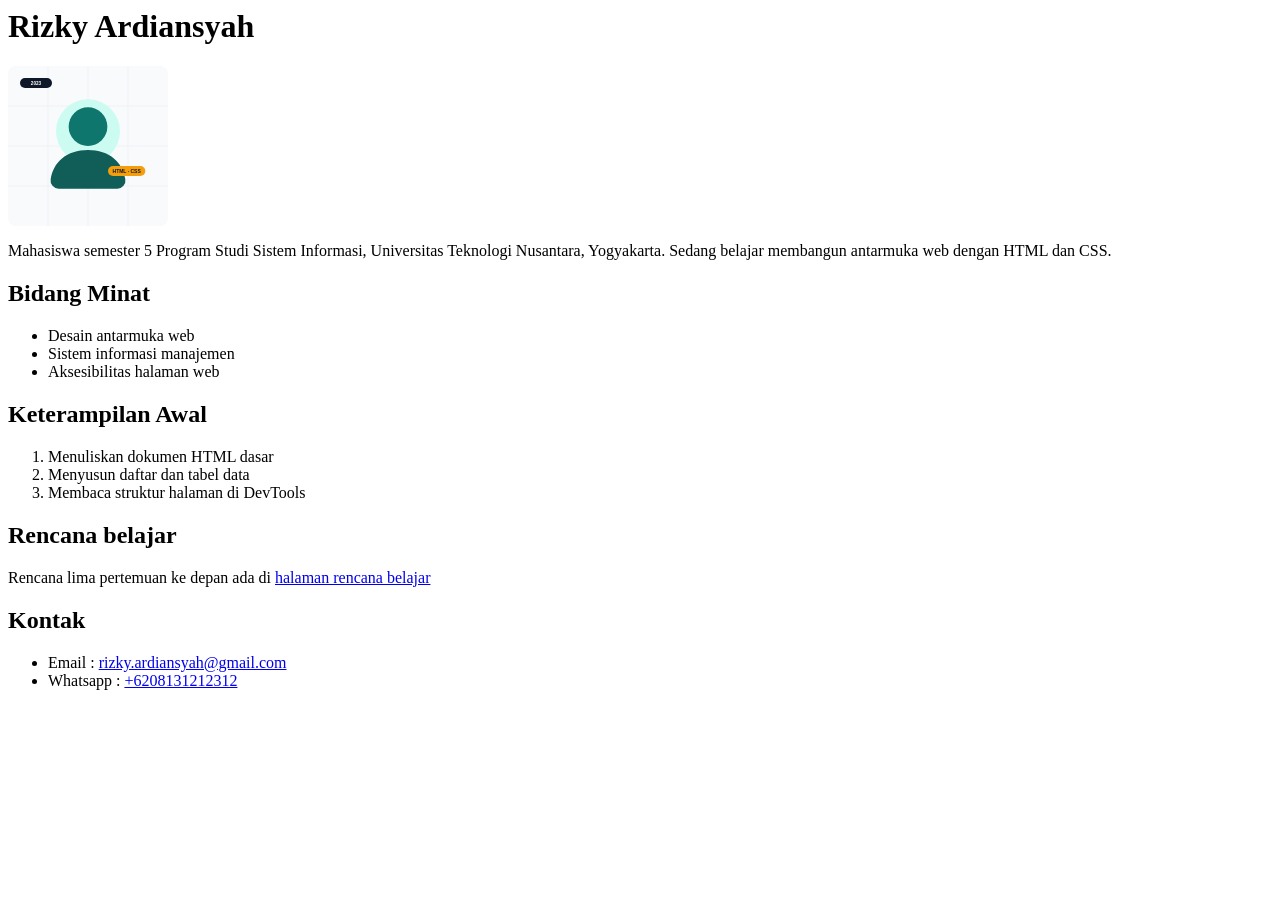
==== index.html @ b734c106 "copy isi web profile html ke root" ====
<html lang="en">
<head>
    <meta charset="UTF-8">
    <meta name="viewport" content="width=device-width, initial-scale=1.0">
    <title>Profile Mahasiswa - Rizky Ardiansyah</title>
</head>
<body>
    <h1>Rizky Ardiansyah</h1>

    <img src="img/avatar-rizky.svg" 
        alt="Ilustrasi profil Rizky Ardiansyah"
        width="160" height="160">

    <p>Mahasiswa semester 5 Program Studi Sistem Informasi, Universitas Teknologi Nusantara, Yogyakarta. Sedang belajar membangun antarmuka web dengan HTML dan CSS.</p>

    <h2>Bidang Minat</h2>
    <ul>
        <li>Desain antarmuka web</li>
        <li>Sistem informasi manajemen</li>
        <li>Aksesibilitas halaman web</li>
    </ul>

    <h2>Keterampilan Awal</h2>
    <ol>
        <li>Menuliskan dokumen HTML dasar</li>
        <li>Menyusun daftar dan tabel data</li>
        <li>Membaca struktur halaman di DevTools</li>
    </ol>

    <h2>Rencana belajar</h2>
    <p>Rencana lima pertemuan ke depan ada di 
        <a href="rencana.html">
            halaman rencana belajar</a>
    </p>

    <h2>Kontak</h2>
    <ul>
        <li>Email : 
            <a href="mailto:rizky.ardiansyah@gmail.com">
                rizky.ardiansyah@gmail.com</a>
        </li>
        <li>Whatsapp : 
            <a href="https://wa.me/+6208131212312">
                +6208131212312</a>
            <a href=""></a>
        </li>
    </ul>
</body>
</html>
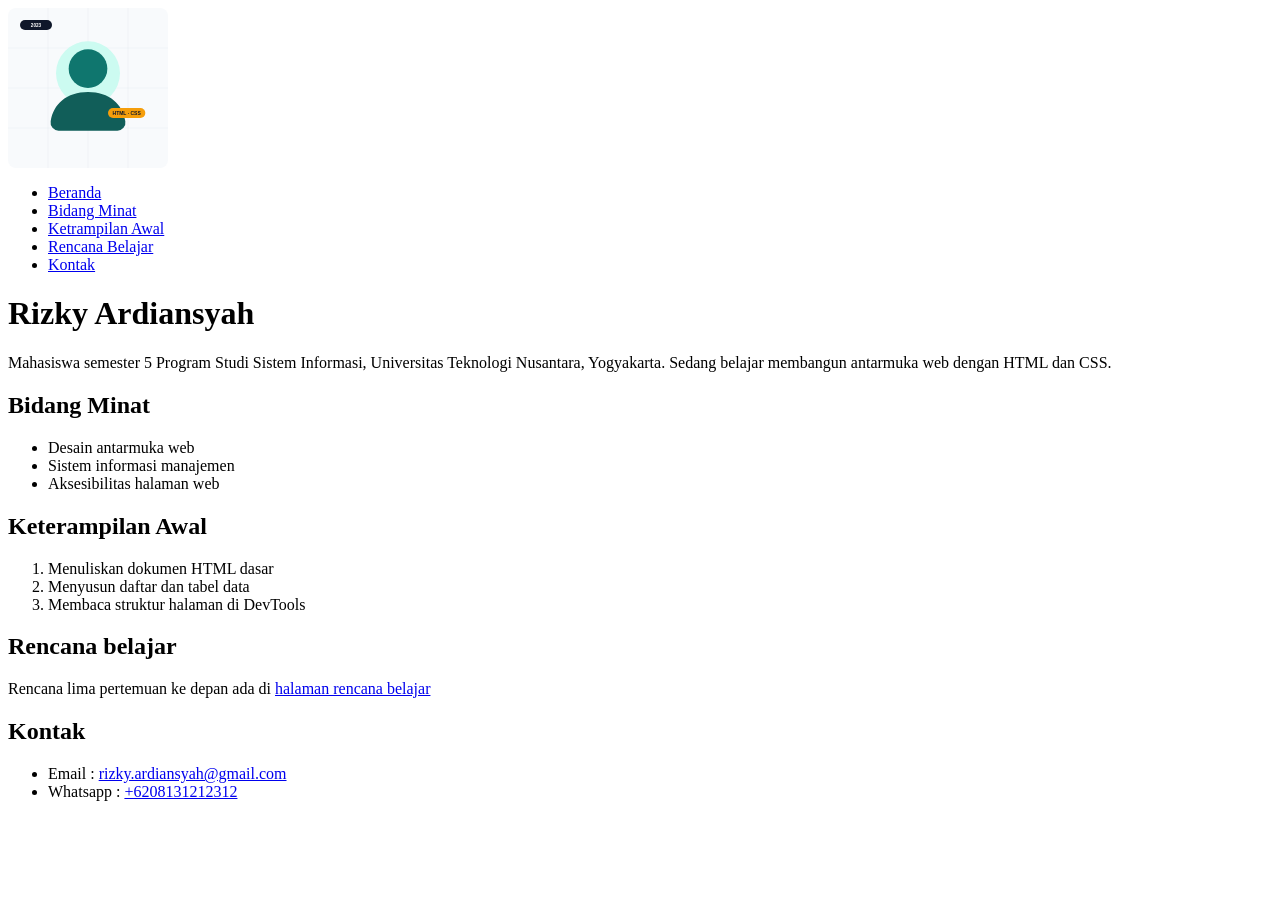
==== commit 759cfc68: "update web" ====
--- a/index.html
+++ b/index.html
@@ -3,37 +3,54 @@
     <meta charset="UTF-8">
     <meta name="viewport" content="width=device-width, initial-scale=1.0">
     <title>Profile Mahasiswa - Rizky Ardiansyah</title>
+    <meta name="description"
+        content="Portofolio Rizky Ardiansyah, mahasiswa semester 5 Sistem Informasi
+                    Keahlian frontend dan enam proyek kuliah">
 </head>
 <body>
+    <header>
+        <img src="img/avatar-rizky.svg" 
+                alt="Ilustrasi profil Rizky Ardiansyah"
+                width="160" height="160">
+    </header>
+
+    <nav>
+        <!-- tanda # itu adalah simbol dari anchor id -->
+        <ul>
+            <li><a href="index.html">Beranda</a></li>
+            <li><a href="#bidang">Bidang Minat</a></li>
+            <li><a href="#ketrampilan">Ketrampilan Awal</a></li>
+            <li><a href="#rencana">Rencana Belajar</a></li>
+            <li><a href="#kontak">Kontak</a></li>
+        </ul>
+    </nav>
+
+
     <h1>Rizky Ardiansyah</h1>
-
-    <img src="img/avatar-rizky.svg" 
-        alt="Ilustrasi profil Rizky Ardiansyah"
-        width="160" height="160">
 
     <p>Mahasiswa semester 5 Program Studi Sistem Informasi, Universitas Teknologi Nusantara, Yogyakarta. Sedang belajar membangun antarmuka web dengan HTML dan CSS.</p>
 
-    <h2>Bidang Minat</h2>
+    <h2 id="bidang">Bidang Minat</h2>
     <ul>
         <li>Desain antarmuka web</li>
         <li>Sistem informasi manajemen</li>
         <li>Aksesibilitas halaman web</li>
     </ul>
 
-    <h2>Keterampilan Awal</h2>
+    <h2 id="ketrampilan">Keterampilan Awal</h2>
     <ol>
         <li>Menuliskan dokumen HTML dasar</li>
         <li>Menyusun daftar dan tabel data</li>
         <li>Membaca struktur halaman di DevTools</li>
     </ol>
 
-    <h2>Rencana belajar</h2>
+    <h2 id="rencana">Rencana belajar</h2>
     <p>Rencana lima pertemuan ke depan ada di 
         <a href="rencana.html">
             halaman rencana belajar</a>
     </p>
 
-    <h2>Kontak</h2>
+    <h2 id="kontak">Kontak</h2>
     <ul>
         <li>Email : 
             <a href="mailto:rizky.ardiansyah@gmail.com">
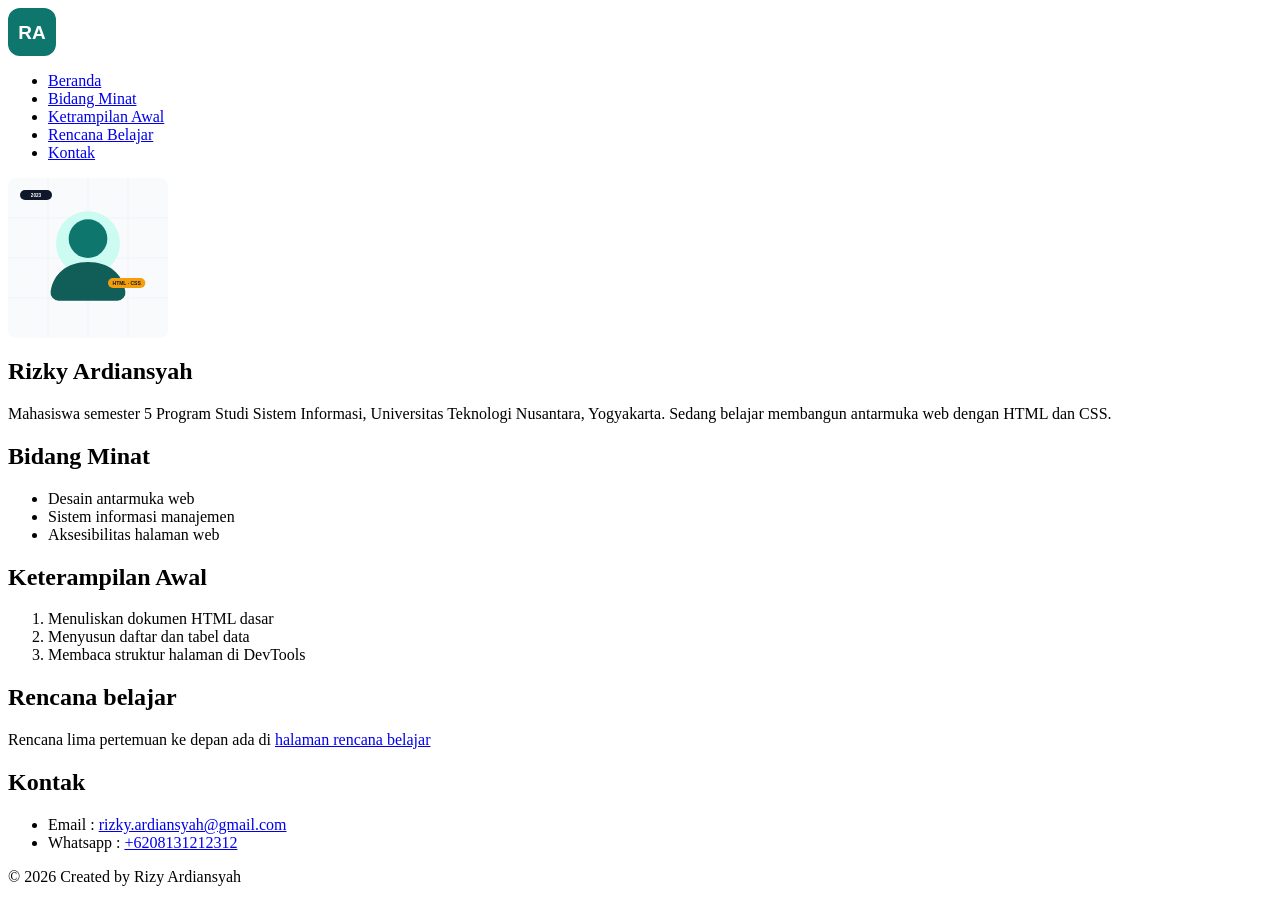
==== commit 0cba5c5f: "update index.html" ====
--- a/index.html
+++ b/index.html
@@ -9,9 +9,11 @@
 </head>
 <body>
     <header>
-        <img src="img/avatar-rizky.svg" 
+       <a href="index.html">
+         <img src="img/logo-rizky.svg" 
                 alt="Ilustrasi profil Rizky Ardiansyah"
-                width="160" height="160">
+                width="48" height="48">
+       </a>
     </header>
 
     <nav>
@@ -25,42 +27,60 @@
         </ul>
     </nav>
 
+    <main>
+        <section id="profil">
+            <img src="img/avatar-rizky.svg" 
+                alt="Ilustrasi profil Rizky Ardiansyah"
+                width="160" height="160">
+            <h1>Rizky Ardiansyah</h1>
+            <p>Mahasiswa semester 5 Program Studi Sistem Informasi, Universitas Teknologi Nusantara, Yogyakarta. Sedang belajar membangun antarmuka web dengan HTML dan CSS.</p>
+        </section>
+        
 
-    <h1>Rizky Ardiansyah</h1>
+        <section id="bidang">
+            <h2>Bidang Minat</h2>
+            <ul>
+                <li>Desain antarmuka web</li>
+                <li>Sistem informasi manajemen</li>
+                <li>Aksesibilitas halaman web</li>
+            </ul>
+        </section>
 
-    <p>Mahasiswa semester 5 Program Studi Sistem Informasi, Universitas Teknologi Nusantara, Yogyakarta. Sedang belajar membangun antarmuka web dengan HTML dan CSS.</p>
+        <section id="ketrampilan">
+            <h2>Keterampilan Awal</h2>
+            <ol>
+                <li>Menuliskan dokumen HTML dasar</li>
+                <li>Menyusun daftar dan tabel data</li>
+                <li>Membaca struktur halaman di DevTools</li>
+            </ol>
+        </section>
 
-    <h2 id="bidang">Bidang Minat</h2>
-    <ul>
-        <li>Desain antarmuka web</li>
-        <li>Sistem informasi manajemen</li>
-        <li>Aksesibilitas halaman web</li>
-    </ul>
+        <section id="rencana">
+            <h2 id="rencana">Rencana belajar</h2>
+            <p>Rencana lima pertemuan ke depan ada di 
+                <a href="rencana.html">
+                    halaman rencana belajar</a>
+            </p>
+        </section>
 
-    <h2 id="ketrampilan">Keterampilan Awal</h2>
-    <ol>
-        <li>Menuliskan dokumen HTML dasar</li>
-        <li>Menyusun daftar dan tabel data</li>
-        <li>Membaca struktur halaman di DevTools</li>
-    </ol>
+        <section id="kontak">
+            <h2 id="kontak">Kontak</h2>
+            <ul>
+                <li>Email : 
+                    <a href="mailto:rizky.ardiansyah@gmail.com">
+                        rizky.ardiansyah@gmail.com</a>
+                </li>
+                <li>Whatsapp : 
+                    <a href="https://wa.me/+6208131212312">
+                        +6208131212312</a>
+                    <a href=""></a>
+                </li>
+            </ul>
+        </section>
+    </main>
 
-    <h2 id="rencana">Rencana belajar</h2>
-    <p>Rencana lima pertemuan ke depan ada di 
-        <a href="rencana.html">
-            halaman rencana belajar</a>
-    </p>
-
-    <h2 id="kontak">Kontak</h2>
-    <ul>
-        <li>Email : 
-            <a href="mailto:rizky.ardiansyah@gmail.com">
-                rizky.ardiansyah@gmail.com</a>
-        </li>
-        <li>Whatsapp : 
-            <a href="https://wa.me/+6208131212312">
-                +6208131212312</a>
-            <a href=""></a>
-        </li>
-    </ul>
+    <footer>
+        <p>&copy; 2026 Created by Rizy Ardiansyah</p>
+    </footer>
 </body>
 </html>
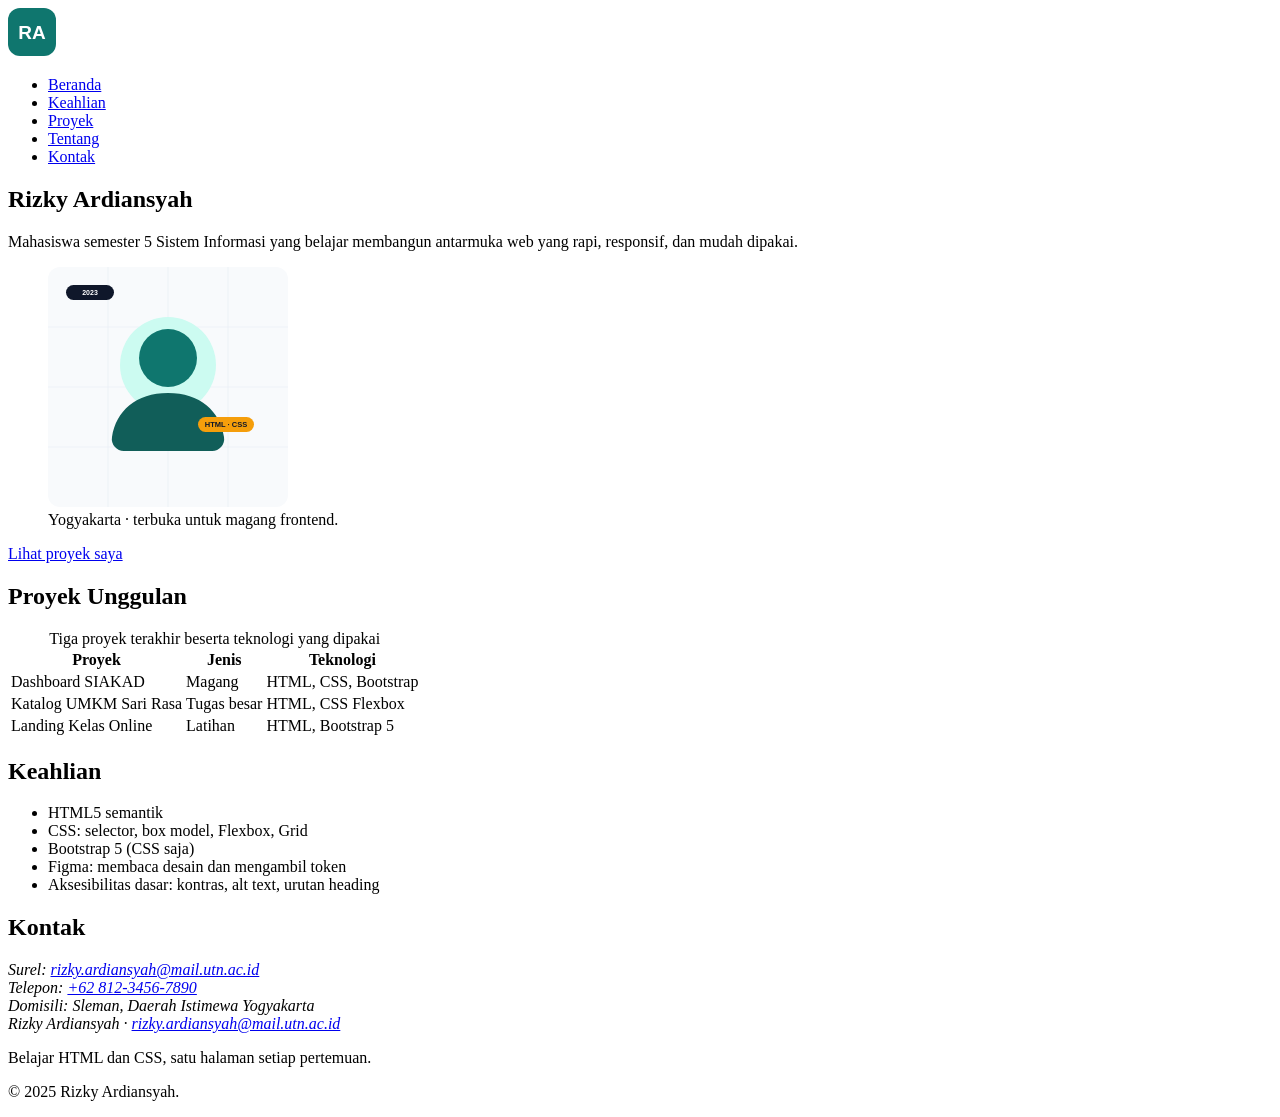
==== commit e59570ff: "update files" ====
--- a/index.html
+++ b/index.html
@@ -1,86 +1,102 @@
-<html lang="en">
+<!DOCTYPE html>
+<html lang="id">
 <head>
-    <meta charset="UTF-8">
-    <meta name="viewport" content="width=device-width, initial-scale=1.0">
-    <title>Profile Mahasiswa - Rizky Ardiansyah</title>
-    <meta name="description"
-        content="Portofolio Rizky Ardiansyah, mahasiswa semester 5 Sistem Informasi
-                    Keahlian frontend dan enam proyek kuliah">
+  <meta charset="utf-8">
+  <meta name="viewport" content="width=device-width, initial-scale=1">
+  <meta name="description" content="Portofolio Rizky Ardiansyah, mahasiswa semester 5 Sistem Informasi: keahlian frontend dan enam proyek kuliah.">
+  <title>Rizky Ardiansyah — Mahasiswa Sistem Informasi</title>
 </head>
 <body>
-    <header>
-       <a href="index.html">
-         <img src="img/logo-rizky.svg" 
-                alt="Ilustrasi profil Rizky Ardiansyah"
-                width="48" height="48">
-       </a>
-    </header>
 
-    <nav>
-        <!-- tanda # itu adalah simbol dari anchor id -->
-        <ul>
-            <li><a href="index.html">Beranda</a></li>
-            <li><a href="#bidang">Bidang Minat</a></li>
-            <li><a href="#ketrampilan">Ketrampilan Awal</a></li>
-            <li><a href="#rencana">Rencana Belajar</a></li>
-            <li><a href="#kontak">Kontak</a></li>
-        </ul>
+  <header class="site-header">
+    <a class="site-brand" href="index.html">
+      <img src="img/logo-rizky.svg" alt="Rizky Ardiansyah" width="48" height="48">
+    </a>
+    <nav class="site-nav" aria-label="Navigasi utama">
+      <ul>
+        <li><a href="index.html">Beranda</a></li>
+        <li><a href="#keahlian">Keahlian</a></li>
+        <li><a href="#proyek">Proyek</a></li>
+        <li><a href="tentang.html">Tentang</a></li>
+        <li><a href="#kontak">Kontak</a></li>
+      </ul>
     </nav>
+  </header>
 
-    <main>
-        <section id="profil">
-            <img src="img/avatar-rizky.svg" 
-                alt="Ilustrasi profil Rizky Ardiansyah"
-                width="160" height="160">
-            <h1>Rizky Ardiansyah</h1>
-            <p>Mahasiswa semester 5 Program Studi Sistem Informasi, Universitas Teknologi Nusantara, Yogyakarta. Sedang belajar membangun antarmuka web dengan HTML dan CSS.</p>
-        </section>
-        
+  <main>
 
-        <section id="bidang">
-            <h2>Bidang Minat</h2>
-            <ul>
-                <li>Desain antarmuka web</li>
-                <li>Sistem informasi manajemen</li>
-                <li>Aksesibilitas halaman web</li>
-            </ul>
-        </section>
+    <section class="hero-section" id="beranda">
+      <h1>Rizky Ardiansyah</h1>
+      <p>Mahasiswa semester 5 Sistem Informasi yang belajar membangun antarmuka
+         web yang rapi, responsif, dan mudah dipakai.</p>
+      <figure>
+        <img src="img/avatar-rizky.svg" alt="Ilustrasi profil Rizky Ardiansyah"
+             width="240" height="240">
+        <figcaption>Yogyakarta · terbuka untuk magang frontend.</figcaption>
+      </figure>
+      <p><a href="#proyek">Lihat proyek saya</a></p>
+    </section>
 
-        <section id="ketrampilan">
-            <h2>Keterampilan Awal</h2>
-            <ol>
-                <li>Menuliskan dokumen HTML dasar</li>
-                <li>Menyusun daftar dan tabel data</li>
-                <li>Membaca struktur halaman di DevTools</li>
-            </ol>
-        </section>
+    <section class="proyek-unggulan" id="proyek">
+      <h2>Proyek Unggulan</h2>
+      <table>
+        <caption>Tiga proyek terakhir beserta teknologi yang dipakai</caption>
+        <thead>
+          <tr>
+            <th scope="col">Proyek</th>
+            <th scope="col">Jenis</th>
+            <th scope="col">Teknologi</th>
+          </tr>
+        </thead>
+        <tbody>
+          <tr>
+            <td>Dashboard SIAKAD</td>
+            <td>Magang</td>
+            <td>HTML, CSS, Bootstrap</td>
+          </tr>
+          <tr>
+            <td>Katalog UMKM Sari Rasa</td>
+            <td>Tugas besar</td>
+            <td>HTML, CSS Flexbox</td>
+          </tr>
+          <tr>
+            <td>Landing Kelas Online</td>
+            <td>Latihan</td>
+            <td>HTML, Bootstrap 5</td>
+          </tr>
+        </tbody>
+      </table>
+    </section>
 
-        <section id="rencana">
-            <h2 id="rencana">Rencana belajar</h2>
-            <p>Rencana lima pertemuan ke depan ada di 
-                <a href="rencana.html">
-                    halaman rencana belajar</a>
-            </p>
-        </section>
+    <section class="keahlian" id="keahlian">
+      <h2>Keahlian</h2>
+      <ul>
+        <li>HTML5 semantik</li>
+        <li>CSS: selector, box model, Flexbox, Grid</li>
+        <li>Bootstrap 5 (CSS saja)</li>
+        <li>Figma: membaca desain dan mengambil token</li>
+        <li>Aksesibilitas dasar: kontras, alt text, urutan heading</li>
+      </ul>
+    </section>
 
-        <section id="kontak">
-            <h2 id="kontak">Kontak</h2>
-            <ul>
-                <li>Email : 
-                    <a href="mailto:rizky.ardiansyah@gmail.com">
-                        rizky.ardiansyah@gmail.com</a>
-                </li>
-                <li>Whatsapp : 
-                    <a href="https://wa.me/+6208131212312">
-                        +6208131212312</a>
-                    <a href=""></a>
-                </li>
-            </ul>
-        </section>
-    </main>
+    <section class="kontak" id="kontak">
+      <h2>Kontak</h2>
+      <address>
+        Surel: <a href="mailto:rizky.ardiansyah@mail.utn.ac.id">rizky.ardiansyah@mail.utn.ac.id</a><br>
+        Telepon: <a href="tel:+6281234567890">+62 812-3456-7890</a><br>
+        Domisili: Sleman, Daerah Istimewa Yogyakarta
+      </address>
+    </section>
 
-    <footer>
-        <p>&copy; 2026 Created by Rizy Ardiansyah</p>
-    </footer>
+  </main>
+
+  <footer class="site-footer">
+    <address>
+      Rizky Ardiansyah · <a href="mailto:rizky.ardiansyah@mail.utn.ac.id">rizky.ardiansyah@mail.utn.ac.id</a>
+    </address>
+    <p>Belajar HTML dan CSS, satu halaman setiap pertemuan.</p>
+    <p>&copy; 2025 Rizky Ardiansyah.</p>
+  </footer>
+
 </body>
-</html>+</html>
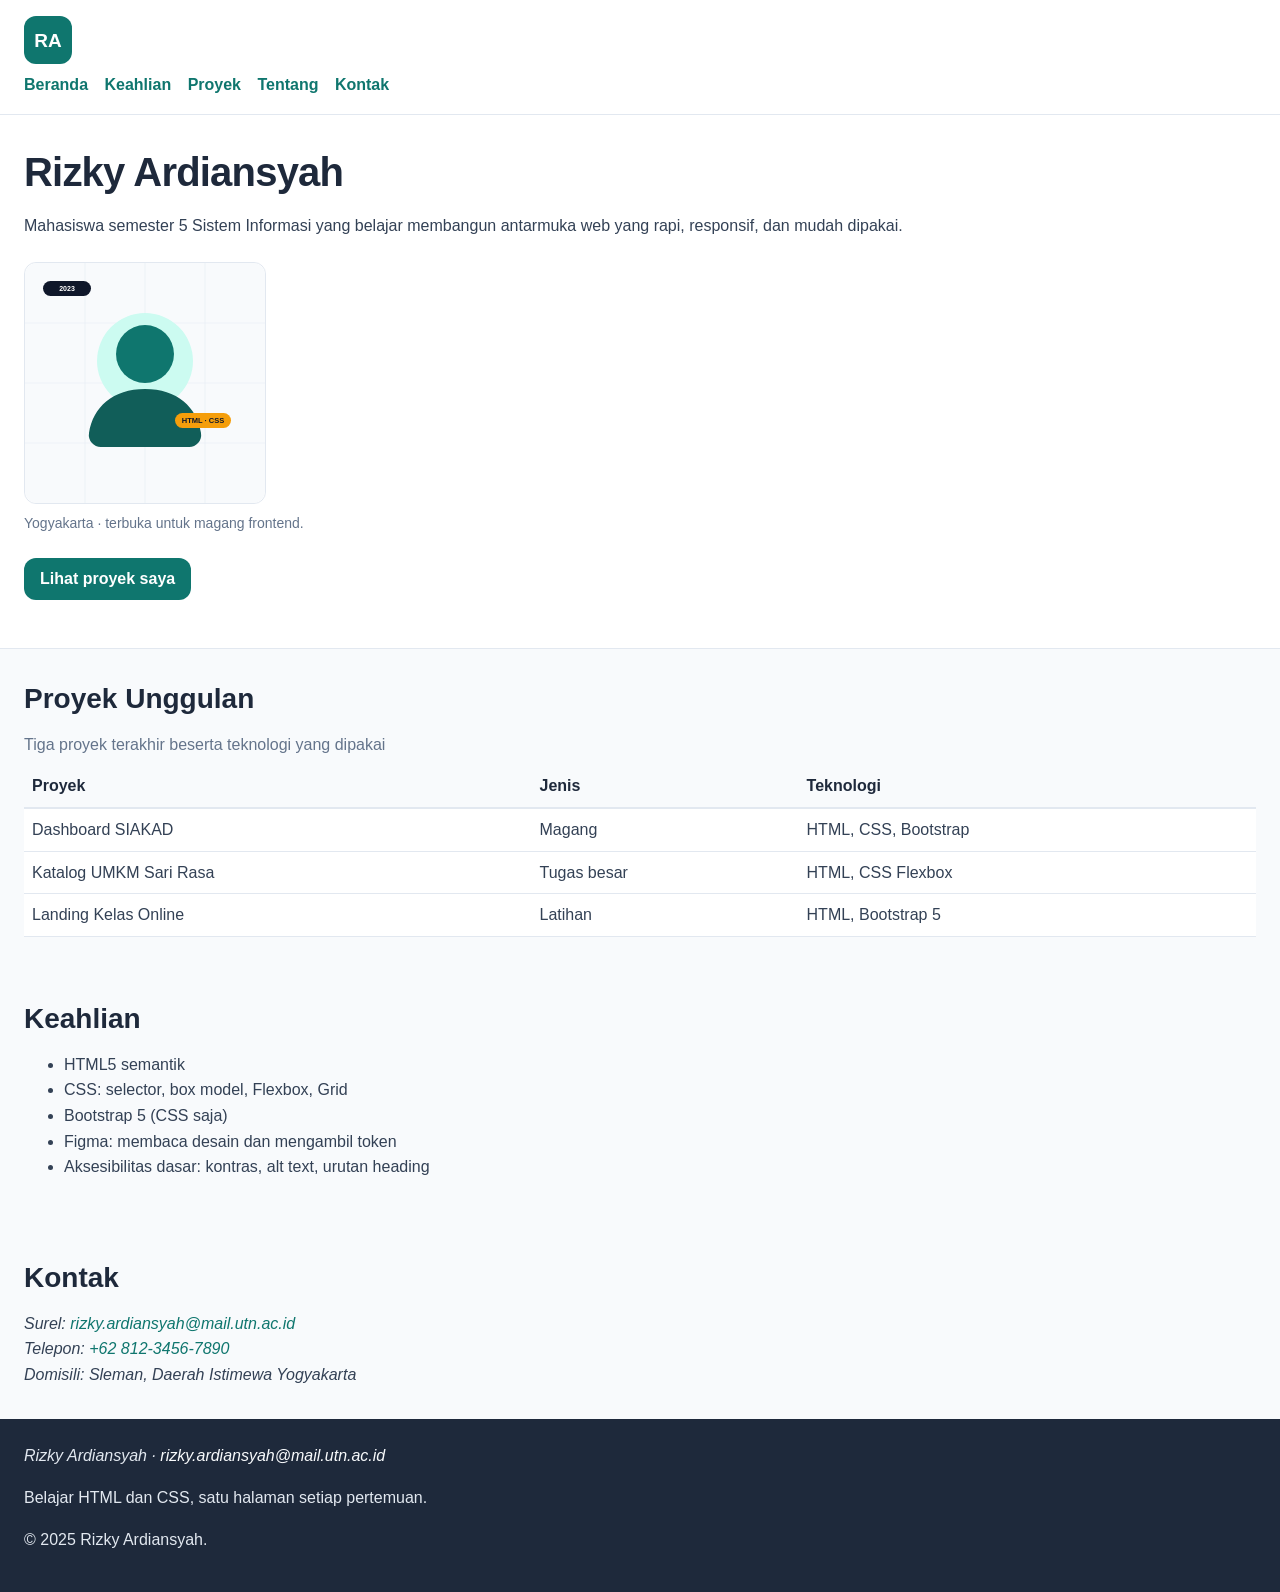
==== commit 99852cac: "update css" ====
--- a/index.html
+++ b/index.html
@@ -5,6 +5,8 @@
   <meta name="viewport" content="width=device-width, initial-scale=1">
   <meta name="description" content="Portofolio Rizky Ardiansyah, mahasiswa semester 5 Sistem Informasi: keahlian frontend dan enam proyek kuliah.">
   <title>Rizky Ardiansyah — Mahasiswa Sistem Informasi</title>
+  <!-- link:css -->
+  <link rel="stylesheet" href="css/style.css">
 </head>
 <body>
 
@@ -25,8 +27,8 @@
 
   <main>
 
-    <section class="hero-section" id="beranda">
-      <h1>Rizky Ardiansyah</h1>
+    <section class="hero" id="beranda">
+      <h1 class="hero-title">Rizky Ardiansyah</h1>
       <p>Mahasiswa semester 5 Sistem Informasi yang belajar membangun antarmuka
          web yang rapi, responsif, dan mudah dipakai.</p>
       <figure>
@@ -34,7 +36,7 @@
              width="240" height="240">
         <figcaption>Yogyakarta · terbuka untuk magang frontend.</figcaption>
       </figure>
-      <p><a href="#proyek">Lihat proyek saya</a></p>
+      <p><a href="#proyek" class="btn-cta">Lihat proyek saya</a></p>
     </section>
 
     <section class="proyek-unggulan" id="proyek">
--- a/css/style.css
+++ b/css/style.css
@@ -0,0 +1,198 @@
+/* ---------- Rizky CV style.css — v1 (Bab 3) ---------- */
+
+/* ---------- Dasar halaman ---------- */
+body {
+  margin: 0;
+  font-family: 'Segoe UI', Tahoma, Verdana, sans-serif;
+  color: #334155;
+  background-color: #F8FAFC;
+  line-height: 1.6;
+}
+
+/* ---------- Heading ---------- */
+h1,
+h2,
+h3 {
+  color: #1E293B;
+  line-height: 1.25;
+  margin: 0 0 16px;
+}
+
+h1 {
+  font-size: 36px;
+}
+
+h2 {
+  font-size: 28px;
+}
+
+h3 {
+  font-size: 20px;
+}
+
+/* ---------- Link ---------- */
+a {
+  color: #0F766E;
+  text-decoration: none;
+}
+
+a:hover {
+  color: #115E59;
+  text-decoration: underline;
+}
+
+a:focus {
+  outline: 2px solid #0F766E;
+  outline-offset: 2px;
+}
+
+/* ---------- Header dan navigasi ---------- */
+.site-header {
+  display: block;
+  padding: 16px 24px;
+  background-color: #FFFFFF;
+  border-bottom: 1px solid #E2E8F0;
+}
+
+.site-brand img {
+  display: inline-block;
+  vertical-align: middle;
+}
+
+.site-nav ul {
+  margin: 8px 0 0;
+  padding: 0;
+  list-style: none;
+}
+
+.site-nav li {
+  display: inline-block;
+  margin-right: 12px;
+}
+
+.site-nav li:last-child {
+  margin-right: 0;
+}
+
+.site-nav a {
+  font-weight: 600;
+}
+
+/* ---------- Hero ---------- */
+.hero {
+  padding: 32px 24px;
+  background-color: #FFFFFF;
+  border-bottom: 1px solid #E2E8F0;
+}
+
+.hero-title {
+  font-size: 40px;
+  letter-spacing: -0.02em;
+}
+
+.hero figure {
+  margin: 24px 0;
+}
+
+.hero img {
+  border-radius: 12px;
+  border: 1px solid #E2E8F0;
+}
+
+.hero figcaption {
+  color: #64748B;
+  font-size: 14px;
+}
+
+/* ---------- Bagian isi ---------- */
+section {
+  padding: 32px 24px;
+}
+
+/* Baris tabel: selang-seling latar supaya mata tidak melompat */
+tbody tr:nth-child(even) {
+  background-color: #FFFFFF;
+}
+
+tbody tr:first-child td {
+  border-top: 2px solid #E2E8F0;
+}
+
+/* ---------- Tabel ---------- */
+table {
+  border-collapse: collapse;
+  width: 100%;
+  background-color: #FFFFFF;
+}
+
+caption {
+  text-align: left;
+  padding-bottom: 8px;
+  color: #64748B;
+}
+
+th,
+td {
+  text-align: left;
+  padding: 8px;
+  border-bottom: 1px solid #E2E8F0;
+}
+
+th {
+  color: #1E293B;
+  background-color: #F8FAFC;
+}
+
+/* ---------- Badge status proyek ---------- */
+.badge {
+  display: inline-block;
+  padding: 2px 8px;
+  border-radius: 999px;
+  font-size: 12px;
+  font-weight: 600;
+  border: 1px solid #E2E8F0;
+}
+
+.badge-selesai {
+  color: #FFFFFF;
+  background-color: #15803D;
+}
+
+.badge-berjalan {
+  color: #1E293B;
+  background-color: #F59E0B;
+  opacity: 0.95;
+}
+
+/* ---------- Tombol ajakan ---------- */
+.btn-cta {
+  display: inline-block;
+  padding: 8px 16px;
+  border-radius: 12px;
+  background-color: #0F766E;
+  color: #FFFFFF;
+  font-weight: 600;
+}
+
+.btn-cta:hover {
+  background-color: #115E59;
+  color: #FFFFFF;
+  text-decoration: none;
+}
+
+/* ---------- Footer ---------- */
+.site-footer {
+  padding: 24px;
+  background-color: #1E293B;
+  color: #E2E8F0;
+}
+
+.site-footer a {
+  color: #F8FAFC;
+}
+
+/* ---------- Catatan specificity (laboratorium kaskade) ----------
+   .site-nav a        (0, 1, 1)  menang atas  a        (0, 0, 1)
+   #kontak            (1, 0, 0)  menang atas  .kontak  (0, 1, 0)
+   Bila dua aturan sama kuat, yang ditulis paling akhir yang menang.
+*/
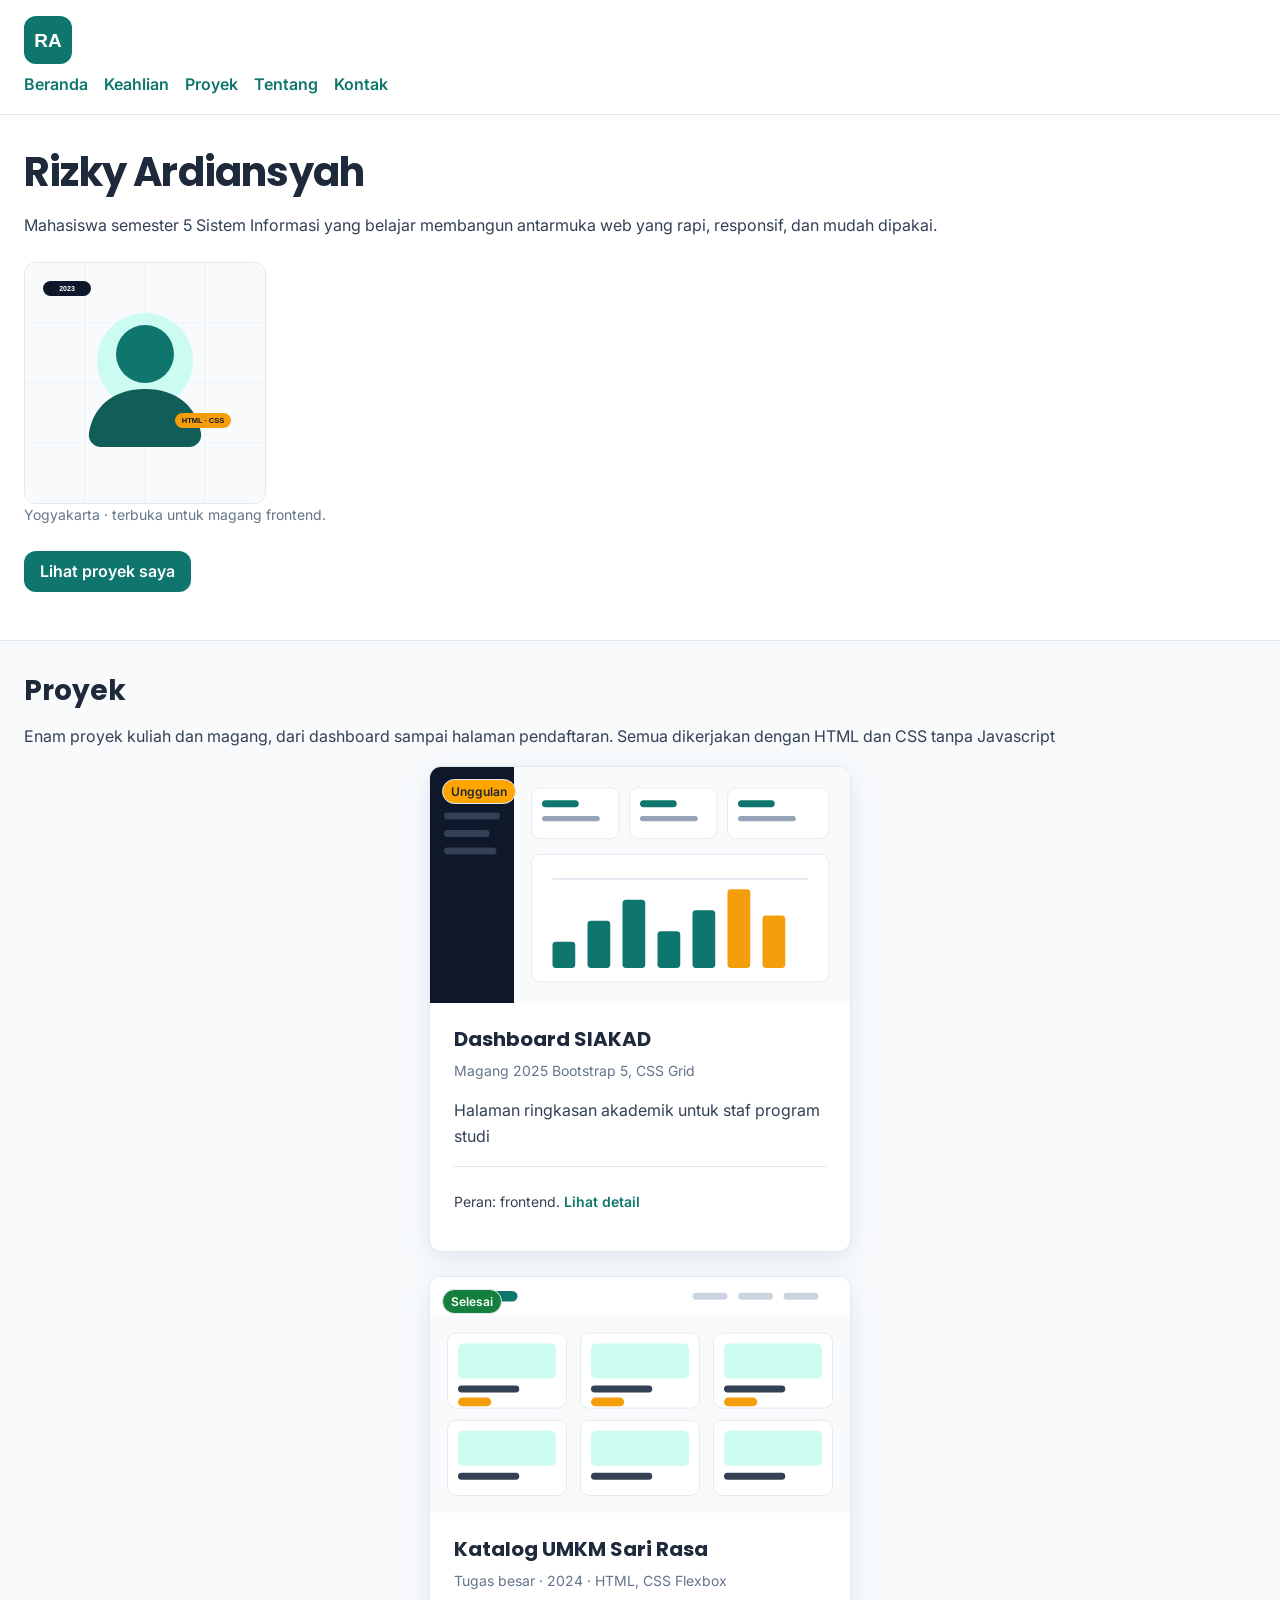
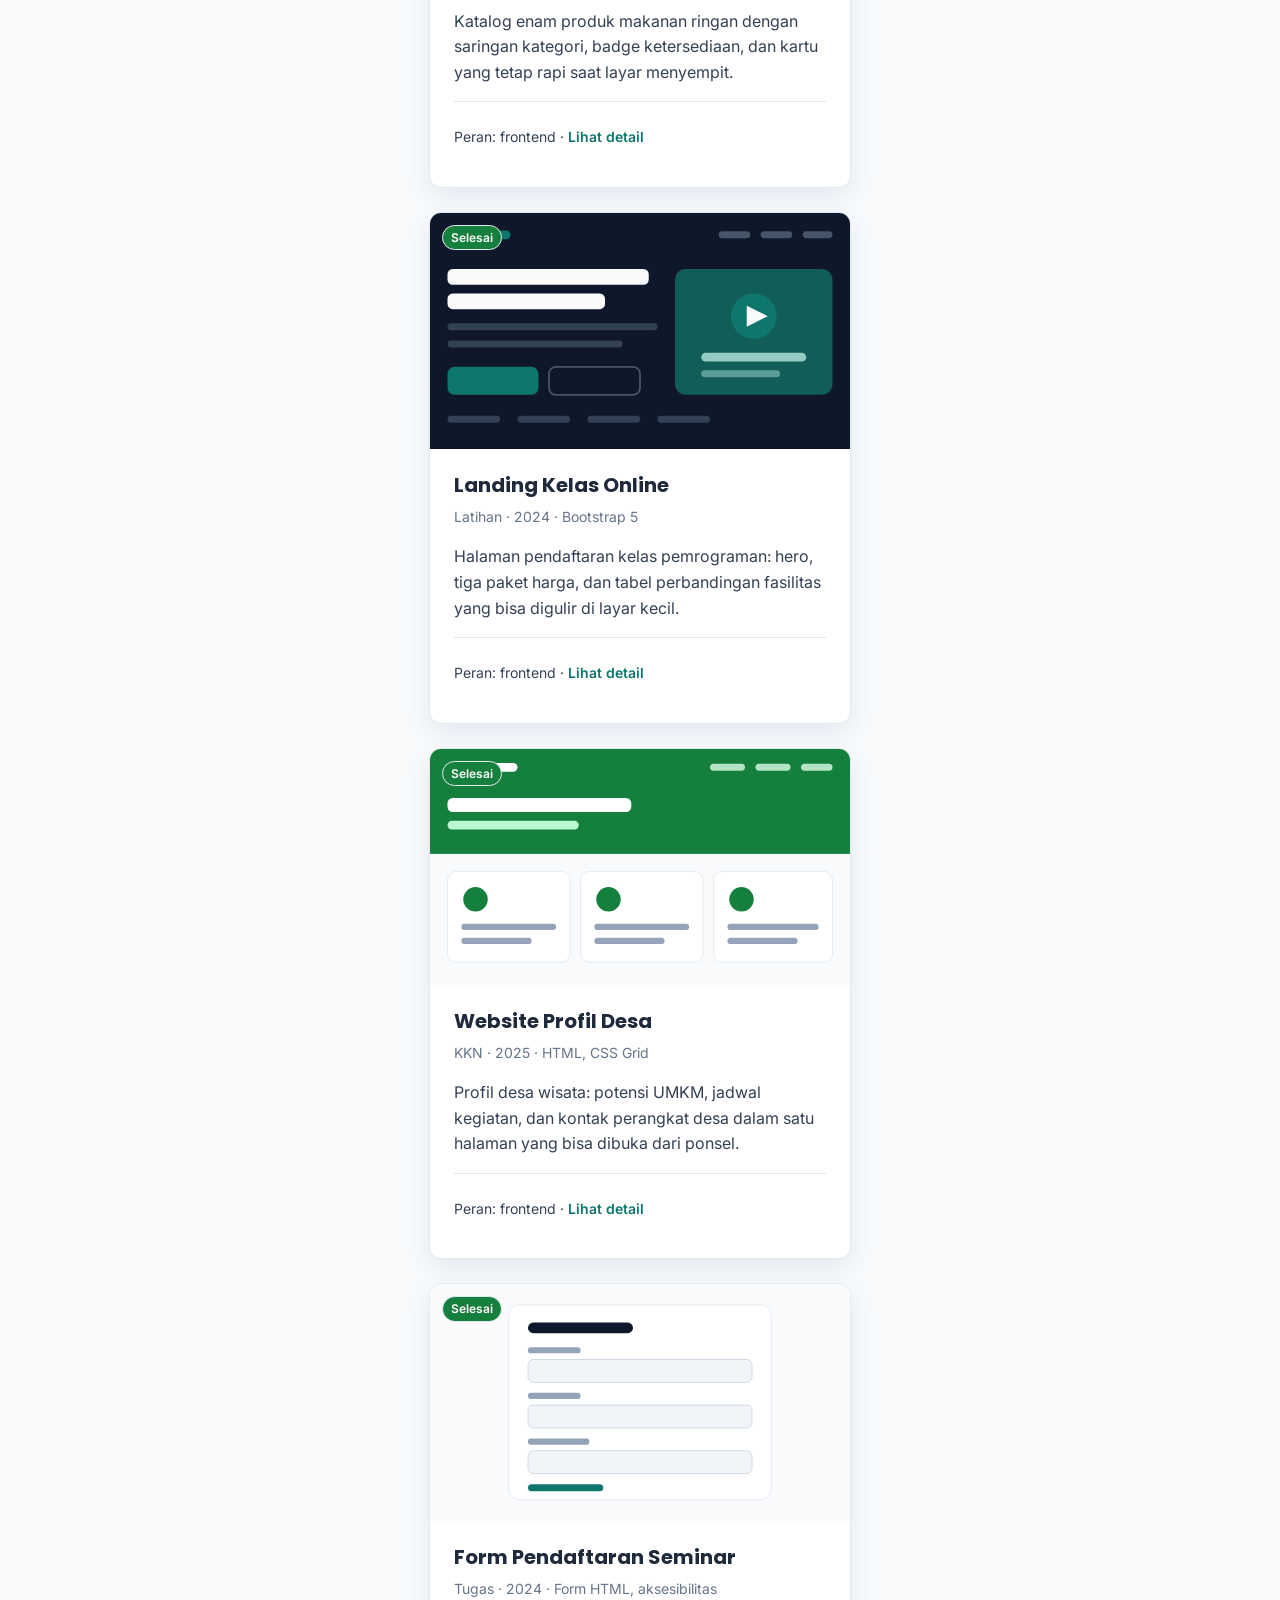
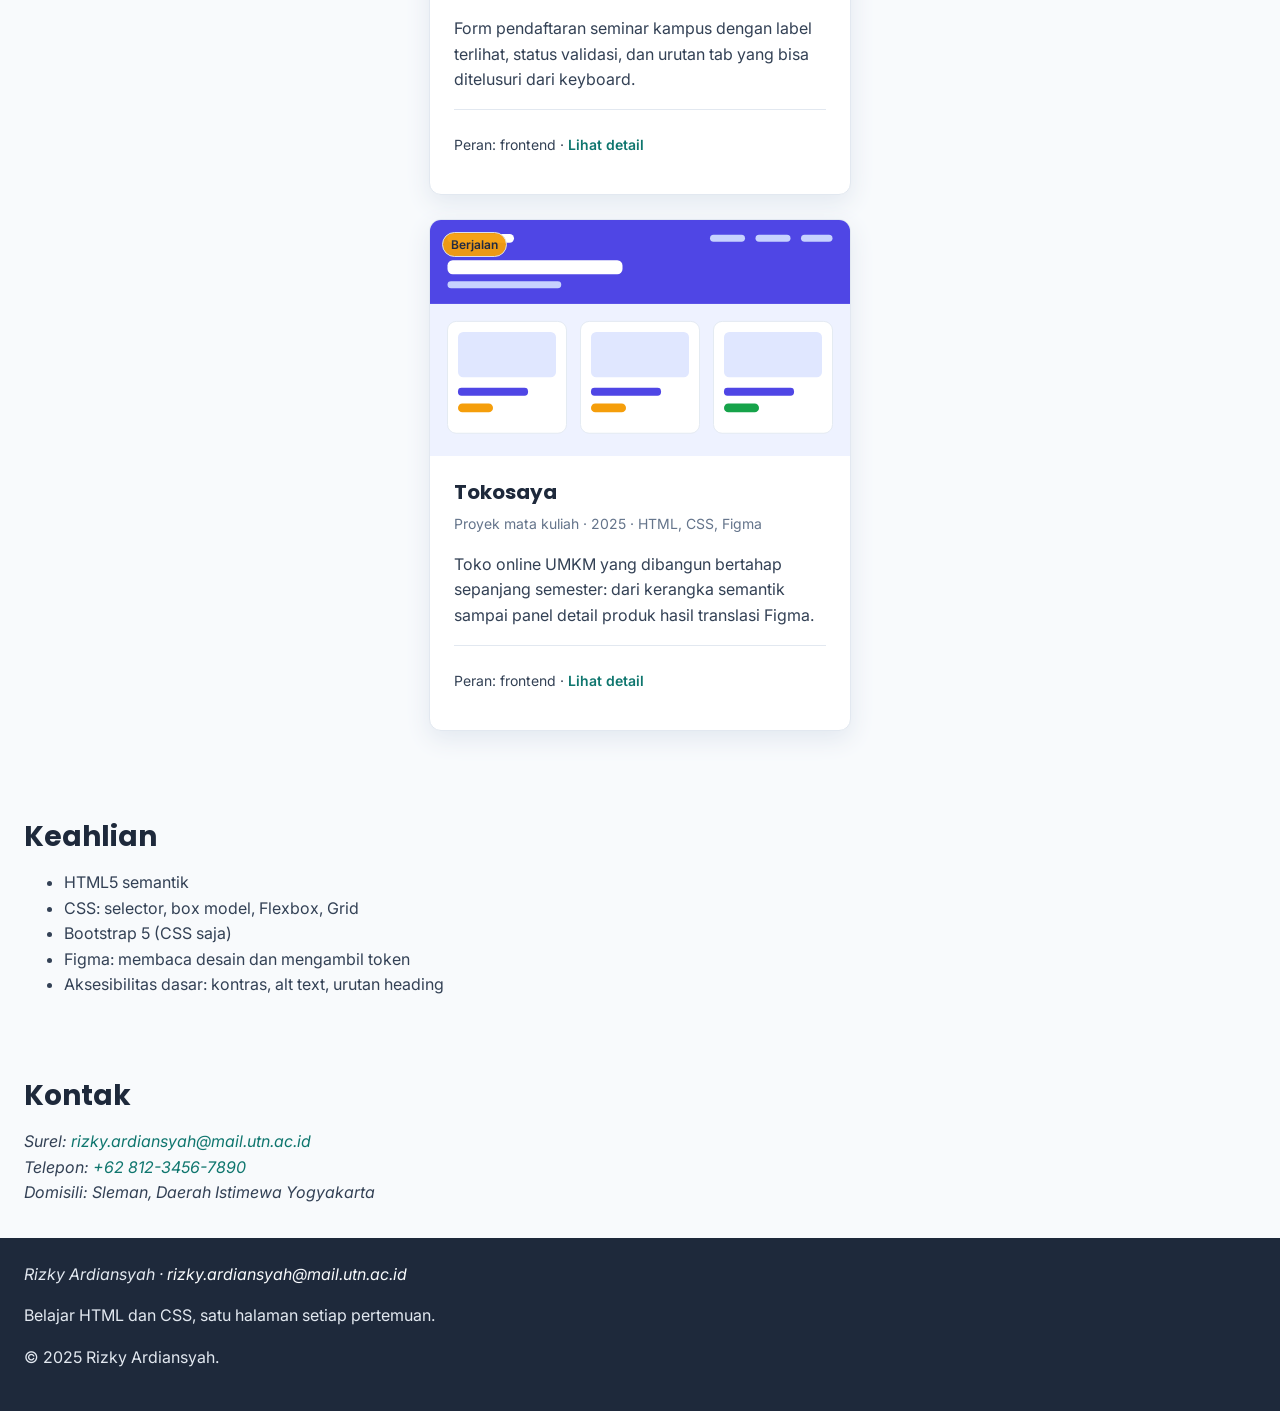
==== commit 697c8da9: "update box model proyek" ====
--- a/index.html
+++ b/index.html
@@ -5,6 +5,9 @@
   <meta name="viewport" content="width=device-width, initial-scale=1">
   <meta name="description" content="Portofolio Rizky Ardiansyah, mahasiswa semester 5 Sistem Informasi: keahlian frontend dan enam proyek kuliah.">
   <title>Rizky Ardiansyah — Mahasiswa Sistem Informasi</title>
+  <link rel="preconnect" href="https://fonts.googleapis.com">
+  <link rel="preconnect" href="https://fonts.gstatic.com" crossorigin>
+  <link href="https://fonts.googleapis.com/css2?family=Inter:ital,opsz,wght@0,14..32,100..900;1,14..32,100..900&family=Poppins:ital,wght@0,100;0,200;0,300;0,400;0,500;0,600;0,700;0,800;0,900;1,100;1,200;1,300;1,400;1,500;1,600;1,700;1,800;1,900&display=swap" rel="stylesheet">
   <!-- link:css -->
   <link rel="stylesheet" href="css/style.css">
 </head>
@@ -39,35 +42,85 @@
       <p><a href="#proyek" class="btn-cta">Lihat proyek saya</a></p>
     </section>
 
-    <section class="proyek-unggulan" id="proyek">
-      <h2>Proyek Unggulan</h2>
-      <table>
-        <caption>Tiga proyek terakhir beserta teknologi yang dipakai</caption>
-        <thead>
-          <tr>
-            <th scope="col">Proyek</th>
-            <th scope="col">Jenis</th>
-            <th scope="col">Teknologi</th>
-          </tr>
-        </thead>
-        <tbody>
-          <tr>
-            <td>Dashboard SIAKAD</td>
-            <td>Magang</td>
-            <td>HTML, CSS, Bootstrap</td>
-          </tr>
-          <tr>
-            <td>Katalog UMKM Sari Rasa</td>
-            <td>Tugas besar</td>
-            <td>HTML, CSS Flexbox</td>
-          </tr>
-          <tr>
-            <td>Landing Kelas Online</td>
-            <td>Latihan</td>
-            <td>HTML, Bootstrap 5</td>
-          </tr>
-        </tbody>
-      </table>
+    <section class="proyek" id="proyek">
+      <h2>Proyek</h2>
+      <p class="section-lead">Enam proyek kuliah dan magang, dari dashboard sampai halaman pendaftaran. Semua dikerjakan dengan HTML dan CSS tanpa Javascript</p>
+
+      <article class="proyek-card">
+        <span class="badge badge-unggulan">Unggulan</span>
+        <img src="img/proyek-siakad.svg" alt="Dashboard SIAKAD" width="480" height="270">
+        <div class="proyek-body">
+          <h3 class="proyek-nama">Dashboard SIAKAD</h3>
+          <p class="proyek-kategori">Magang 2025 Bootstrap 5, CSS Grid</p>
+          <p class="proyek-deskripsi">Halaman ringkasan akademik untuk staf program studi</p>
+          <p class="proyek-meta">Peran: frontend. <a href="#proyek-siakad">Lihat detail</a></p>
+        </div>
+      </article>
+
+      <article class="proyek-card">
+        <span class="badge badge-selesai">Selesai</span>
+        <img src="img/proyek-katalog-umkm.svg" alt="Pratinjau Katalog UMKM Sari Rasa berisi enam kartu produk"
+             width="480" height="270">
+        <div class="proyek-body">
+          <h3 class="proyek-nama">Katalog UMKM Sari Rasa</h3>
+          <p class="proyek-kategori">Tugas besar · 2024 · HTML, CSS Flexbox</p>
+          <p class="proyek-deskripsi">Katalog enam produk makanan ringan dengan saringan kategori,
+             badge ketersediaan, dan kartu yang tetap rapi saat layar menyempit.</p>
+          <p class="proyek-meta">Peran: frontend · <a href="#proyek">Lihat detail</a></p>
+        </div>
+      </article>
+
+      <article class="proyek-card">
+        <span class="badge badge-selesai">Selesai</span>
+        <img src="img/proyek-landing-kelas.svg" alt="Pratinjau Landing Kelas Online dengan bagian hero gelap"
+             width="480" height="270">
+        <div class="proyek-body">
+          <h3 class="proyek-nama">Landing Kelas Online</h3>
+          <p class="proyek-kategori">Latihan · 2024 · Bootstrap 5</p>
+          <p class="proyek-deskripsi">Halaman pendaftaran kelas pemrograman: hero, tiga paket harga,
+             dan tabel perbandingan fasilitas yang bisa digulir di layar kecil.</p>
+          <p class="proyek-meta">Peran: frontend · <a href="#proyek">Lihat detail</a></p>
+        </div>
+      </article>
+
+      <article class="proyek-card">
+        <span class="badge badge-selesai">Selesai</span>
+        <img src="img/proyek-profil-desa.svg" alt="Pratinjau Website Profil Desa dengan bagian hijau"
+             width="480" height="270">
+        <div class="proyek-body">
+          <h3 class="proyek-nama">Website Profil Desa</h3>
+          <p class="proyek-kategori">KKN · 2025 · HTML, CSS Grid</p>
+          <p class="proyek-deskripsi">Profil desa wisata: potensi UMKM, jadwal kegiatan, dan kontak
+             perangkat desa dalam satu halaman yang bisa dibuka dari ponsel.</p>
+          <p class="proyek-meta">Peran: frontend · <a href="#proyek">Lihat detail</a></p>
+        </div>
+      </article>
+
+      <article class="proyek-card">
+        <span class="badge badge-selesai">Selesai</span>
+        <img src="img/proyek-form-seminar.svg" alt="Pratinjau Form Pendaftaran Seminar dengan tiga medan isian"
+             width="480" height="270">
+        <div class="proyek-body">
+          <h3 class="proyek-nama">Form Pendaftaran Seminar</h3>
+          <p class="proyek-kategori">Tugas · 2024 · Form HTML, aksesibilitas</p>
+          <p class="proyek-deskripsi">Form pendaftaran seminar kampus dengan label terlihat, status
+             validasi, dan urutan tab yang bisa ditelusuri dari keyboard.</p>
+          <p class="proyek-meta">Peran: frontend · <a href="#proyek">Lihat detail</a></p>
+        </div>
+      </article>
+
+      <article class="proyek-card">
+        <span class="badge badge-berjalan">Berjalan</span>
+        <img src="img/proyek-tokosaya.svg" alt="Pratinjau proyek Tokosaya dengan tiga kartu produk indigo"
+             width="480" height="270">
+        <div class="proyek-body">
+          <h3 class="proyek-nama">Tokosaya</h3>
+          <p class="proyek-kategori">Proyek mata kuliah · 2025 · HTML, CSS, Figma</p>
+          <p class="proyek-deskripsi">Toko online UMKM yang dibangun bertahap sepanjang semester:
+             dari kerangka semantik sampai panel detail produk hasil translasi Figma.</p>
+          <p class="proyek-meta">Peran: frontend · <a href="#proyek">Lihat detail</a></p>
+        </div>
+      </article>
     </section>
 
     <section class="keahlian" id="keahlian">
--- a/css/style.css
+++ b/css/style.css
@@ -3,16 +3,23 @@
 /* ---------- Dasar halaman ---------- */
 body {
   margin: 0;
-  font-family: 'Segoe UI', Tahoma, Verdana, sans-serif;
+  font-family: 'Inter','Segoe UI', Tahoma, Verdana, sans-serif;
   color: #334155;
   background-color: #F8FAFC;
   line-height: 1.6;
+}
+
+img {
+  display: block;
+  max-width: 100%;
+  height: auto;
 }
 
 /* ---------- Heading ---------- */
 h1,
 h2,
 h3 {
+  font-family: 'Poppins', 'Segoe UI', Tahoma, Verdana, san-serif;
   color: #1E293B;
   line-height: 1.25;
   margin: 0 0 16px;
@@ -153,6 +160,11 @@
   border: 1px solid #E2E8F0;
 }
 
+.badge-unggulan {
+  color: #1E293B;
+  background-color: orange;
+}
+
 .badge-selesai {
   color: #FFFFFF;
   background-color: #15803D;
@@ -196,3 +208,50 @@
    #kontak            (1, 0, 0)  menang atas  .kontak  (0, 1, 0)
    Bila dua aturan sama kuat, yang ditulis paling akhir yang menang.
 */
+
+.proyek-card {
+  position: relative;
+  max-width: 420px;
+  margin: 0 auto 24px;
+  padding: 0;
+  background-color: #FFFFFF;
+  border: 1px solid #E2E8F0;
+  border-radius: 12px;
+  box-shadow: 0 8px 24px #E2E8F0;
+  overflow: hidden;
+}
+
+.proyek-card .badge {
+  top: 12px;
+  left: 12px;
+  position: absolute;
+}
+
+.proyek-card img {
+  width: 100%;
+}
+
+.proyek-body {
+  padding: 24px;
+}
+
+.proyek-nama {
+  font-size: 1.25rem;
+  margin: 0 0 8px;
+}
+
+.proyek-kategori {
+  margin: 0 0 8px;
+  color: #64748B;
+  font-size: 0.875rem;
+}
+
+.proyek-meta {
+  border-top: 1px solid #E2E8F0;
+  padding-top: 24px;
+  font-size: 0.875rem;
+}
+
+.proyek-meta a {
+  font-weight: 600;
+}
